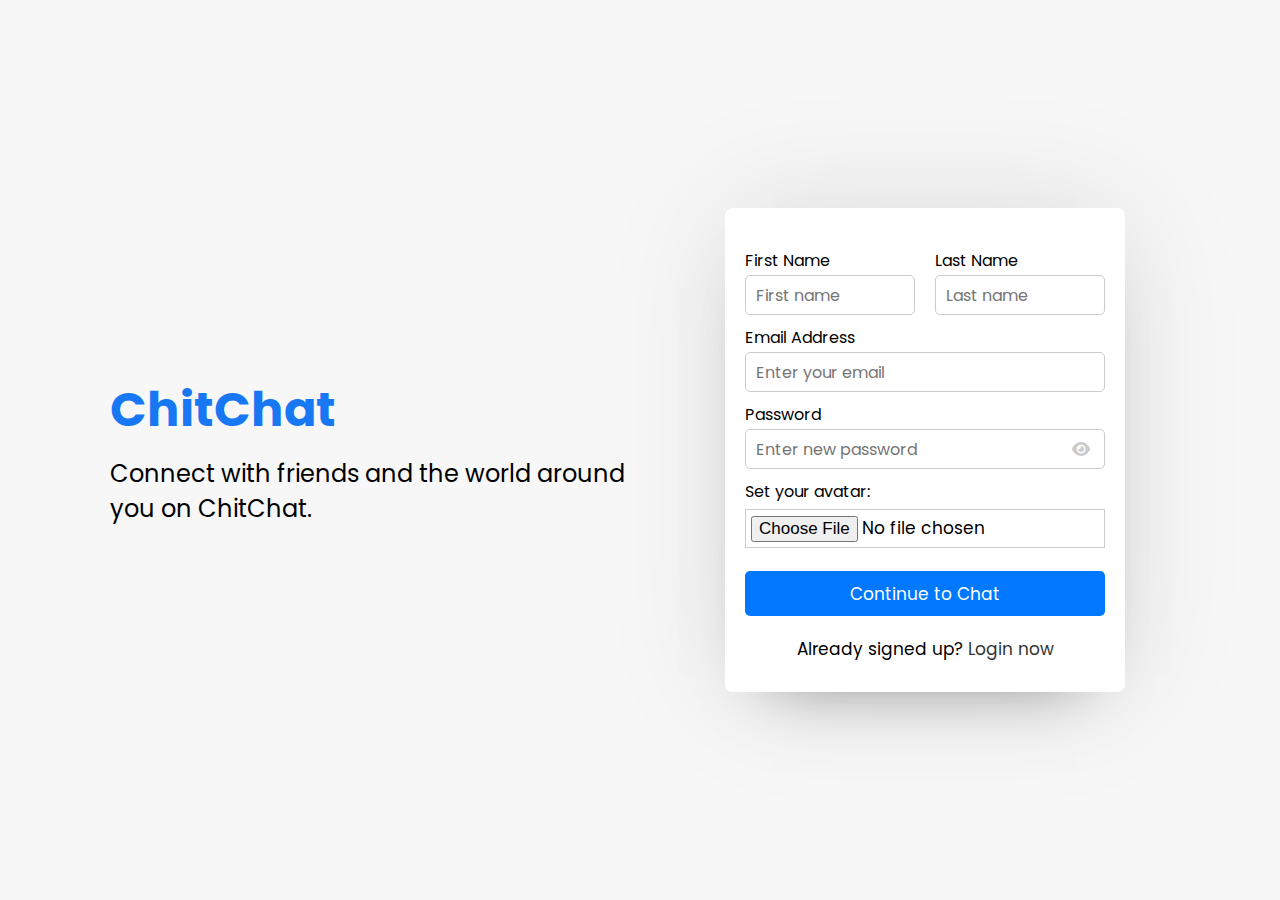
==== index.html @ 0b89d177 "add sign up page" ====
<!DOCTYPE html>
<html lang="en">
  <head>
    <meta charset="UTF-8" />
    <meta name="viewport" content="width=device-width, initial-scale=1.0" />
    <title>ChitChat</title>
    <link rel="stylesheet" href="style.css" />
    <link
      rel="stylesheet"
      href="https://cdnjs.cloudflare.com/ajax/libs/font-awesome/6.5.2/css/all.min.css"
    />
  </head>
  <body>
    <div class="container">
      <div class="left">
        <h1 class="title">ChitChat</h1>
        <p class="subtitle">
          Connect with friends and the world around you on ChitChat.
        </p>
      </div>
      <div class="right">
        <div class="wrapper">
          <section class="form signup">
            <form
              action="#"
              method="POST"
              enctype="multipart/form-data"
              autocomplete="off"
            >
              <div class="error-text"></div>
              <div class="name-details">
                <div class="field input">
                  <label for="fname">First Name</label>
                  <input
                    type="text"
                    id="fname"
                    name="fname"
                    placeholder="First name"
                    required
                  />
                </div>
                <div class="field input">
                  <label for="lname">Last Name</label>
                  <input
                    type="text"
                    id="lname"
                    name="lname"
                    placeholder="Last name"
                    required
                  />
                </div>
              </div>
              <div class="field input">
                <label for="email">Email Address</label>
                <input
                  type="email"
                  id="email"
                  name="email"
                  placeholder="Enter your email"
                  required
                />
              </div>
              <div class="field input">
                <label for="password">Password</label>
                <input
                  type="password"
                  id="password"
                  name="password"
                  placeholder="Enter new password"
                  required
                />
                <i class="fas fa-eye" id="togglePassword"></i>
              </div>
              <div class="field image">
                <label
                  for="avatar"
                  style="
                    display: block !important;
                    margin-bottom: 5px !important;
                  "
                  >Set your avatar:</label
                >
                <input
                  type="file"
                  id="avatar"
                  name="image"
                  accept="image/x-png,image/gif,image/jpeg,image/jpg"
                  required
                  style="
                    border: 1px solid #ccc !important;
                    padding: 5px !important;
                  "
                />
              </div>
              <div class="field button">
                <input type="submit" name="submit" value="Continue to Chat" />
              </div>
            </form>
            <div class="link">
              Already signed up? <a href="login.php">Login now</a>
            </div>
          </section>
        </div>
      </div>
    </div>

    <script>
      const togglePassword = document.querySelector("#togglePassword");
      const password = document.querySelector("#password");

      togglePassword.addEventListener("click", function () {
        // Toggle the type attribute using getAttribute and setAttribute
        const type =
          password.getAttribute("type") === "password" ? "text" : "password";
        password.setAttribute("type", type);

        // Toggle the eye icon
        this.classList.toggle("fa-eye-slash");
      });
    </script>
  </body>
</html>
---- style.css ----
@import url("https://fonts.googleapis.com/css2?family=Poppins:wght@200;300;400;500;600;700&display=swap");

* {
  margin: 0;
  padding: 0;
  box-sizing: border-box;
  text-decoration: none;
  font-family: "Poppins", sans-serif;
}

body {
  display: flex;
  align-items: center;
  justify-content: center;
  min-height: 100vh;
  background: #f7f7f7;
}

.container {
  display: flex;
  align-items: center;
  justify-content: center;
  width: 100%;
  max-width: 1100px;
}

.left {
  flex: 1;
  padding: 20px;
}

.right {
  flex: 1;
  display: flex;
  justify-content: center;
  align-items: center;
}

.title {
  font-size: 48px;
  color: #1877f2;
  font-weight: 700;
  margin-bottom: 10px;
}

.subtitle {
  font-size: 24px;
  color: #000;
}

.wrapper {
  background: #fff;
  width: 100%;
  max-width: 400px;
  border-radius: 8px;
  box-shadow: 0 0 128px 0 rgba(0, 0, 0, 0.1),
    0 32px 64px -48px rgba(0, 0, 0, 0.5);
  padding: 20px;
}

.form header {
  font-size: 25px;
  font-weight: 600;
  padding-bottom: 10px;
  border-bottom: 1px solid #e6e6e6;
}

.form form {
  margin: 20px 0;
}

.form form .error-text {
  color: #721c24;
  padding: 8px 10px;
  text-align: center;
  border-radius: 5px;
  background: #f8d7da;
  border: 1px solid #f5c6cb;
  margin-bottom: 10px;
  display: none;
}

.form form .name-details {
  display: flex;
}

.form .name-details .field:first-child {
  margin-right: 10px;
}

.form .name-details .field:last-child {
  margin-left: 10px;
}

.form form .field {
  display: flex;
  margin-bottom: 10px;
  flex-direction: column;
  position: relative;
}

.form form .field label {
  margin-bottom: 2px;
}

.form form .input input {
  height: 40px;
  width: 100%;
  font-size: 16px;
  padding: 0 10px;
  border-radius: 5px;
  border: 1px solid #ccc;
  outline: none;
  transition: border 0.3s, box-shadow 0.3s;
}

.form form .input input:focus {
  border-color: #333;
  box-shadow: 0 0 8px rgba(51, 51, 51, 0.3);
}

.form form .field input {
  outline: none;
}

.form form .image input {
  font-size: 17px;
}

.form form .button input {
  height: 45px;
  border: none;
  color: #fff;
  font-size: 17px;
  background: #0078ff;
  border-radius: 5px;
  cursor: pointer;
  margin-top: 13px;
}

.form form .field i {
  position: absolute;
  right: 15px;
  top: 70%;
  color: #ccc;
  cursor: pointer;
  transform: translateY(-50%);
}

.form form .field i.active::before {
  color: #333;
  content: "\f070";
}

.form .link {
  text-align: center;
  margin: 10px 0;
  font-size: 17px;
}

.form .link a {
  color: #333;
}

.form .link a:hover {
  text-decoration: underline;
}
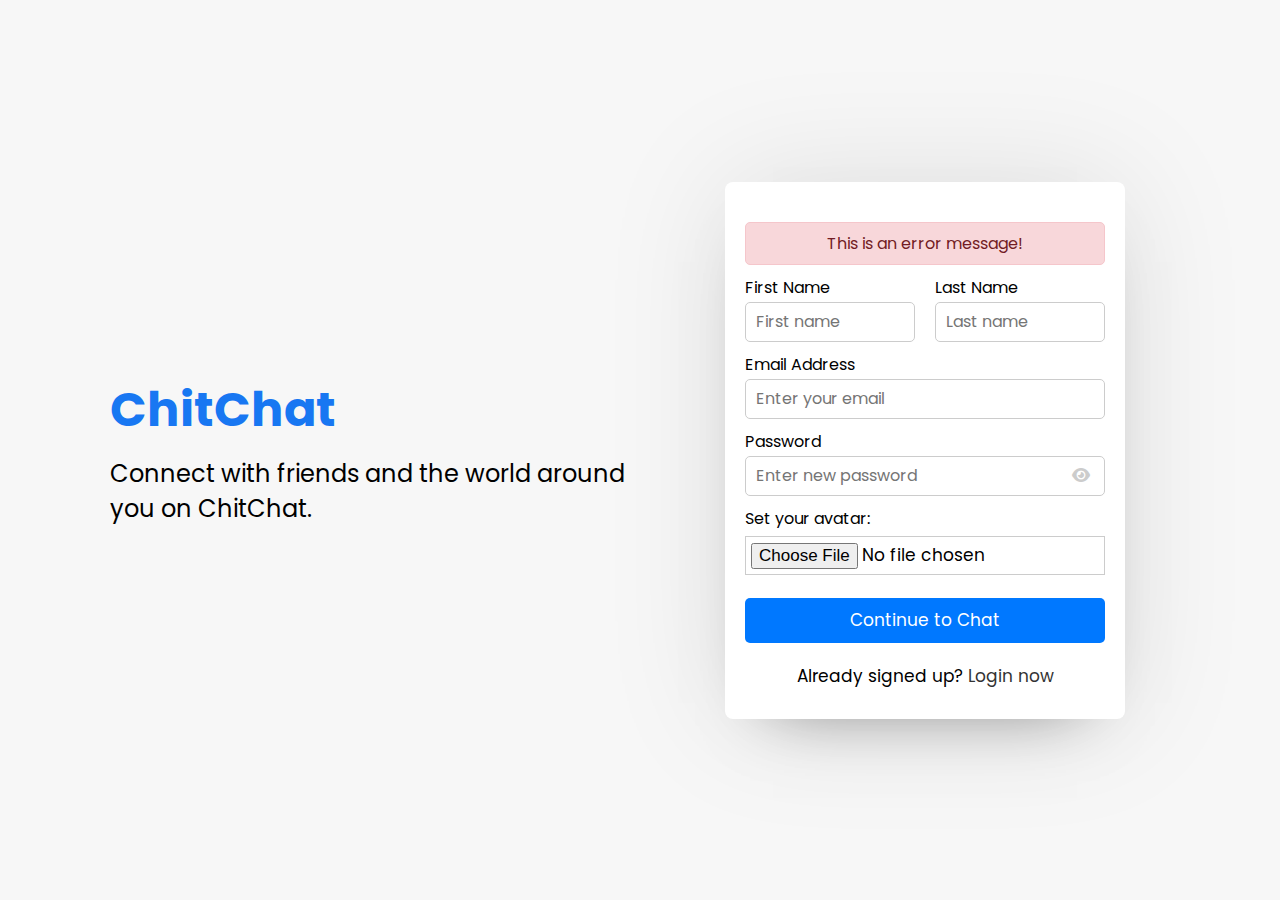
==== commit f6e2be1b: "add user and chat page, add pass-show-hide javascript" ====
--- a/index.html
+++ b/index.html
@@ -3,7 +3,7 @@
   <head>
     <meta charset="UTF-8" />
     <meta name="viewport" content="width=device-width, initial-scale=1.0" />
-    <title>ChitChat</title>
+    <title>ChitChat Signup</title>
     <link rel="stylesheet" href="style.css" />
     <link
       rel="stylesheet"
@@ -27,7 +27,7 @@
               enctype="multipart/form-data"
               autocomplete="off"
             >
-              <div class="error-text"></div>
+              <div class="error-text">This is an error message!</div>
               <div class="name-details">
                 <div class="field input">
                   <label for="fname">First Name</label>
@@ -103,20 +103,6 @@
         </div>
       </div>
     </div>
-
-    <script>
-      const togglePassword = document.querySelector("#togglePassword");
-      const password = document.querySelector("#password");
-
-      togglePassword.addEventListener("click", function () {
-        // Toggle the type attribute using getAttribute and setAttribute
-        const type =
-          password.getAttribute("type") === "password" ? "text" : "password";
-        password.setAttribute("type", type);
-
-        // Toggle the eye icon
-        this.classList.toggle("fa-eye-slash");
-      });
-    </script>
+    <script src="javascript/pass-show-hide.js"></script>
   </body>
 </html>
--- a/style.css
+++ b/style.css
@@ -77,7 +77,6 @@
   background: #f8d7da;
   border: 1px solid #f5c6cb;
   margin-bottom: 10px;
-  display: none;
 }
 
 .form form .name-details {
